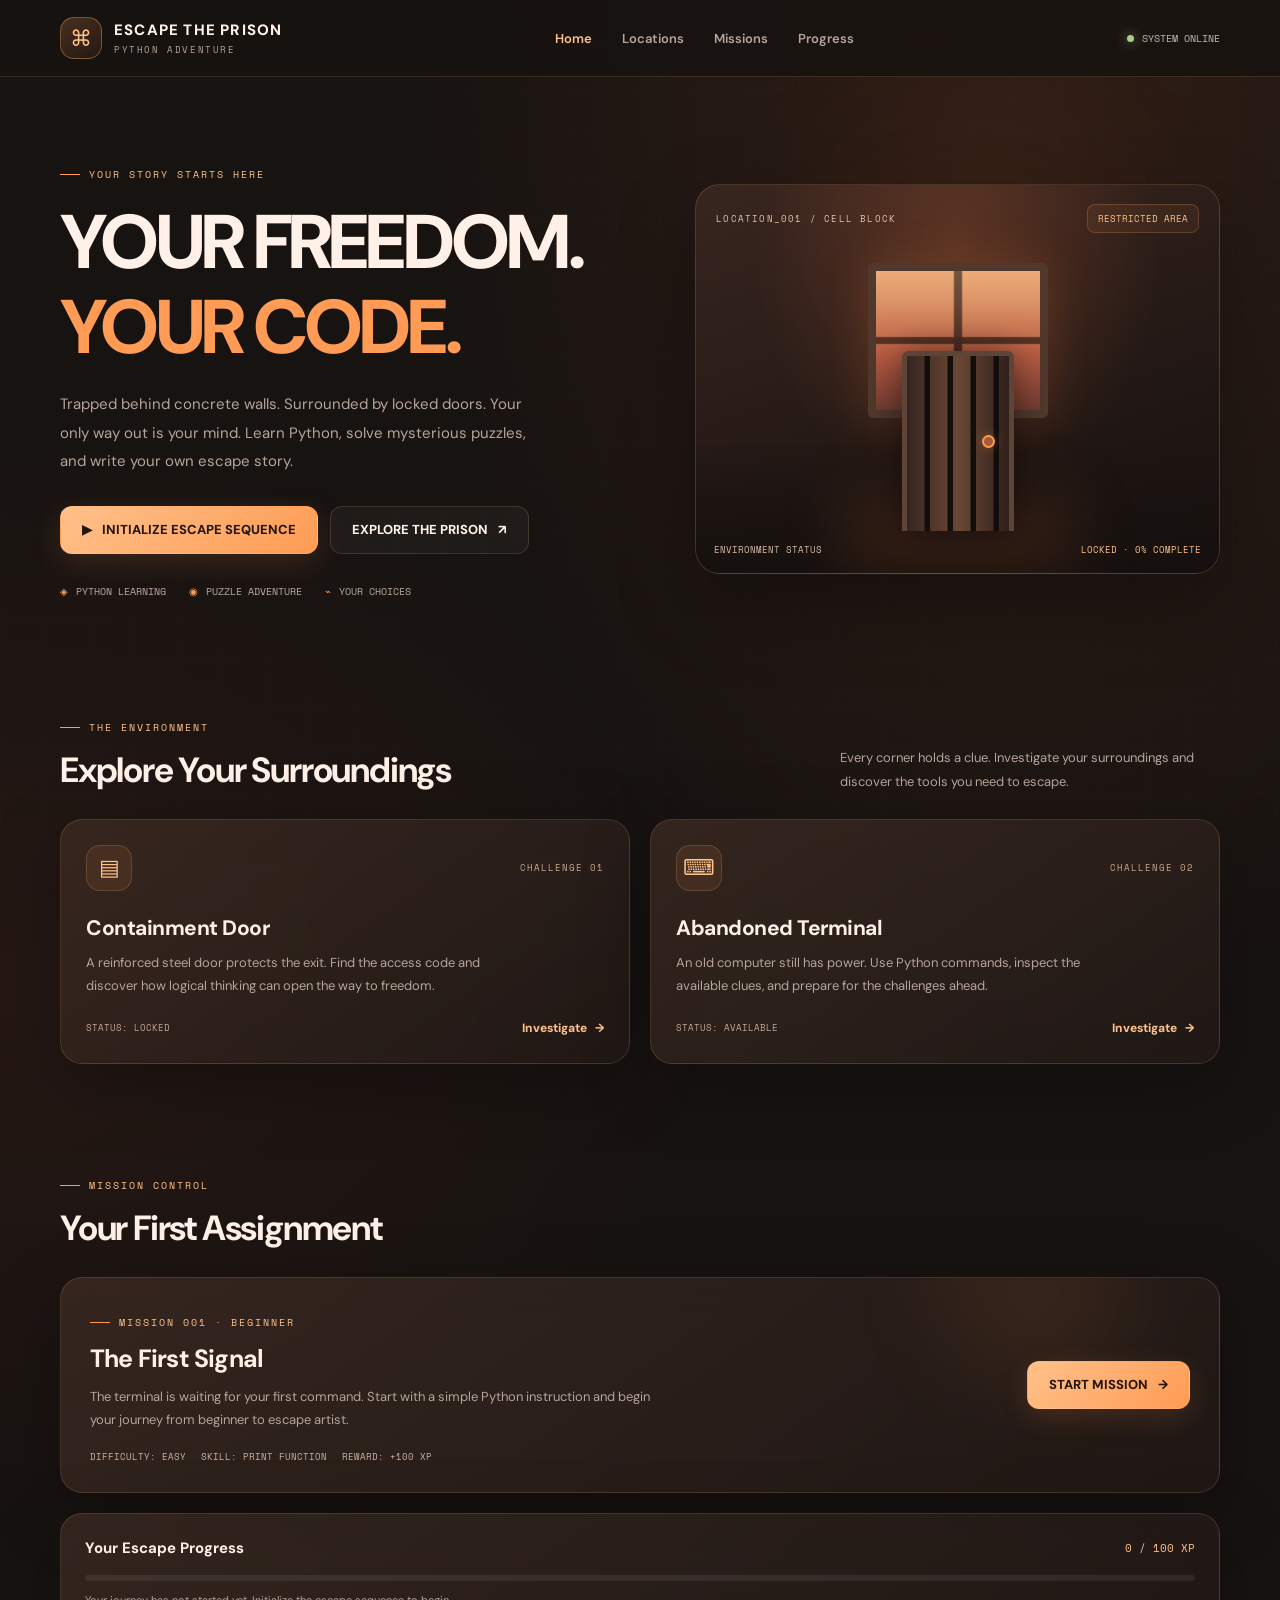
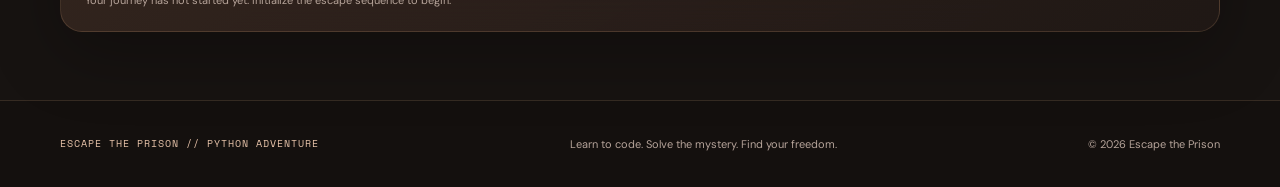
==== index.html @ 1ec54a1d "Update print statement to say 'Goodbye World'" ====
<!DOCTYPE html>
<html lang="en">
<head>
  <meta charset="UTF-8">
  <meta name="viewport" content="width=device-width, initial-scale=1.0">
  <meta name="theme-color" content="#171311">

  <title>Escape the Prison | Your Freedom, Your Code</title>

  <meta
    name="description"
    content="Escape the Prison is an immersive coding adventure where you solve puzzles, learn Python, and fight your way to freedom."
  >

  <link rel="preconnect" href="https://fonts.googleapis.com">
  <link rel="preconnect" href="https://fonts.gstatic.com" crossorigin>

  <link
    href="https://fonts.googleapis.com/css2?family=DM+Sans:wght@400;500;600;700;800&family=Space+Mono:wght@400;700&display=swap"
    rel="stylesheet"
  >

  <style>
    :root {
      --bg: #171311;
      --bg-soft: #211815;
      --panel: rgba(43, 31, 27, 0.78);
      --panel-light: rgba(63, 43, 35, 0.56);

      --orange: #ff9b54;
      --orange-light: #ffc18a;
      --peach: #ffcfad;
      --gold: #e9b36e;
      --red: #d86a48;

      --text: #fff1e7;
      --muted: #b6a49a;
      --border: rgba(255, 191, 143, 0.15);

      --radius: 22px;
      --shadow: 0 20px 70px rgba(0, 0, 0, 0.28);
    }

    * {
      box-sizing: border-box;
      margin: 0;
      padding: 0;
    }

    html {
      scroll-behavior: smooth;
    }

    body {
      min-height: 100vh;
      overflow-x: hidden;
      background:
        radial-gradient(
          ellipse at 80% 0%,
          rgba(142, 69, 37, 0.22),
          transparent 42%
        ),
        radial-gradient(
          ellipse at 0% 55%,
          rgba(119, 49, 33, 0.15),
          transparent 40%
        ),
        var(--bg);
      color: var(--text);
      font-family: "DM Sans", sans-serif;
    }

    body::before {
      position: fixed;
      inset: 0;
      z-index: -1;
      content: "";
      pointer-events: none;
      background-image:
        linear-gradient(
          rgba(255, 255, 255, 0.012) 1px,
          transparent 1px
        ),
        linear-gradient(
          90deg,
          rgba(255, 255, 255, 0.012) 1px,
          transparent 1px
        );
      background-size: 44px 44px;
    }

    button,
    a {
      -webkit-tap-highlight-color: transparent;
    }

    button {
      font: inherit;
    }

    a {
      color: inherit;
      text-decoration: none;
    }

    button:focus-visible,
    a:focus-visible {
      outline: 2px solid var(--orange);
      outline-offset: 4px;
    }

    .container {
      width: min(1160px, calc(100% - 40px));
      margin-inline: auto;
    }

    /* NAVIGATION */

    .navbar {
      position: sticky;
      top: 0;
      z-index: 100;
      border-bottom: 1px solid var(--border);
      background: rgba(23, 19, 17, 0.82);
      backdrop-filter: blur(20px);
      -webkit-backdrop-filter: blur(20px);
    }

    .nav-inner {
      min-height: 76px;
      display: flex;
      align-items: center;
      justify-content: space-between;
      gap: 24px;
    }

    .brand {
      display: flex;
      align-items: center;
      gap: 12px;
      flex-shrink: 0;
    }

    .brand-icon {
      width: 42px;
      height: 42px;
      display: grid;
      place-items: center;
      border: 1px solid rgba(255, 178, 112, 0.35);
      border-radius: 14px;
      background: linear-gradient(
        145deg,
        rgba(255, 155, 84, 0.22),
        rgba(216, 106, 72, 0.08)
      );
      color: var(--orange-light);
      font-size: 22px;
    }

    .brand-name {
      font-size: 15px;
      font-weight: 800;
      letter-spacing: 1.2px;
    }

    .brand-subtitle {
      display: block;
      margin-top: 3px;
      color: var(--muted);
      font-family: "Space Mono", monospace;
      font-size: 9px;
      letter-spacing: 1.6px;
    }

    .nav-links {
      display: flex;
      align-items: center;
      gap: 30px;
    }

    .nav-link {
      color: var(--muted);
      font-size: 13px;
      font-weight: 600;
      transition: color 0.2s;
    }

    .nav-link:hover,
    .nav-link.active {
      color: var(--orange-light);
    }

    .nav-status {
      display: flex;
      align-items: center;
      gap: 8px;
      color: #c9b7aa;
      font-family: "Space Mono", monospace;
      font-size: 10px;
      white-space: nowrap;
    }

    .status-dot {
      width: 7px;
      height: 7px;
      border-radius: 50%;
      background: #a8cf8b;
      box-shadow: 0 0 12px rgba(168, 207, 139, 0.7);
    }

    /* COMMON COMPONENTS */

    .eyebrow {
      display: inline-flex;
      align-items: center;
      gap: 9px;
      color: var(--orange-light);
      font-family: "Space Mono", monospace;
      font-size: 10px;
      letter-spacing: 2px;
      text-transform: uppercase;
    }

    .eyebrow::before {
      width: 20px;
      height: 1px;
      content: "";
      background: var(--orange);
    }

    .glass-card {
      border: 1px solid var(--border);
      border-radius: var(--radius);
      background: linear-gradient(
        145deg,
        rgba(67, 47, 38, 0.65),
        rgba(35, 26, 23, 0.72)
      );
      box-shadow: var(--shadow);
      backdrop-filter: blur(18px);
      -webkit-backdrop-filter: blur(18px);
    }

    .btn {
      min-height: 48px;
      display: inline-flex;
      align-items: center;
      justify-content: center;
      gap: 10px;
      padding: 0 21px;
      border: 1px solid transparent;
      border-radius: 12px;
      cursor: pointer;
      font-size: 13px;
      font-weight: 800;
      transition:
        transform 0.2s,
        background 0.2s,
        border-color 0.2s,
        box-shadow 0.2s;
    }

    .btn:hover {
      transform: translateY(-2px);
    }

    .btn-primary {
      color: #24160f;
      background: linear-gradient(
        135deg,
        var(--orange-light),
        var(--orange)
      );
      box-shadow: 0 8px 28px rgba(255, 139, 73, 0.15);
    }

    .btn-primary:hover {
      box-shadow: 0 10px 35px rgba(255, 139, 73, 0.28);
    }

    .btn-secondary {
      border-color: var(--border);
      color: var(--text);
      background: rgba(255, 255, 255, 0.035);
    }

    .btn-secondary:hover {
      border-color: rgba(255, 177, 113, 0.45);
      background: rgba(255, 155, 84, 0.07);
    }

    .mono {
      font-family: "Space Mono", monospace;
    }

    /* HERO */

    .hero {
      position: relative;
      display: grid;
      grid-template-columns: 1.05fr 0.95fr;
      align-items: center;
      gap: 55px;
      padding-top: 82px;
      padding-bottom: 75px;
    }

    .hero::after {
      position: absolute;
      top: 70px;
      right: 8%;
      width: 300px;
      height: 300px;
      z-index: -1;
      border-radius: 50%;
      content: "";
      background: rgba(215, 100, 53, 0.09);
      filter: blur(75px);
      pointer-events: none;
    }

    .hero h1 {
      max-width: 650px;
      margin-top: 23px;
      font-size: clamp(43px, 6.2vw, 76px);
      font-weight: 800;
      line-height: 0.99;
      letter-spacing: -3.7px;
    }

    .hero h1 span {
      display: block;
      margin-top: 10px;
      color: var(--orange);
    }

    .hero-description {
      max-width: 475px;
      margin-top: 25px;
      color: var(--muted);
      font-size: 15px;
      line-height: 1.9;
    }

    .hero-actions {
      display: flex;
      flex-wrap: wrap;
      gap: 12px;
      margin-top: 30px;
    }

    .hero-meta {
      display: flex;
      flex-wrap: wrap;
      gap: 23px;
      margin-top: 30px;
      color: #bca99d;
      font-family: "Space Mono", monospace;
      font-size: 10px;
    }

    .hero-meta span {
      display: flex;
      align-items: center;
      gap: 8px;
    }

    .meta-symbol {
      color: var(--orange);
    }

    /* PRISON ILLUSTRATION */

    .scene-card {
      position: relative;
      min-height: 390px;
      overflow: hidden;
      border: 1px solid rgba(255, 176, 112, 0.2);
      border-radius: 25px;
      background:
        radial-gradient(
          ellipse at 50% 15%,
          rgba(226, 112, 60, 0.25),
          transparent 55%
        ),
        linear-gradient(
          160deg,
          #38251f,
          #211714 65%,
          #181210
        );
      box-shadow: 0 30px 80px rgba(0, 0, 0, 0.3);
    }

    .scene-top {
      position: absolute;
      top: 19px;
      right: 20px;
      left: 20px;
      z-index: 4;
      display: flex;
      align-items: center;
      justify-content: space-between;
      gap: 10px;
    }

    .scene-label {
      color: #e4c1a8;
      font-family: "Space Mono", monospace;
      font-size: 9px;
      letter-spacing: 1.2px;
    }

    .scene-tag {
      padding: 7px 10px;
      border: 1px solid rgba(255, 172, 109, 0.2);
      border-radius: 8px;
      color: var(--orange-light);
      background: rgba(255, 155, 84, 0.08);
      font-family: "Space Mono", monospace;
      font-size: 9px;
    }

    .window-glow {
      position: absolute;
      top: 78px;
      left: 50%;
      width: 180px;
      height: 155px;
      transform: translateX(-50%);
      border: 8px solid #50382d;
      border-radius: 5px;
      background:
        linear-gradient(
          90deg,
          transparent 47%,
          rgba(67, 38, 27, 0.9) 48%,
          rgba(67, 38, 27, 0.9) 52%,
          transparent 53%
        ),
        linear-gradient(
          0deg,
          transparent 47%,
          rgba(67, 38, 27, 0.9) 48%,
          rgba(67, 38, 27, 0.9) 52%,
          transparent 53%
        ),
        linear-gradient(
          180deg,
          #e7a16c,
          #b95c42 60%,
          #713b32
        );
      box-shadow: 0 0 45px rgba(238, 123, 66, 0.18);
    }

    .window-glow::before {
      position: absolute;
      inset: 0;
      content: "";
      background: linear-gradient(
        180deg,
        rgba(255, 221, 174, 0.2),
        transparent 60%
      );
    }

    .scene-floor {
      position: absolute;
      right: 0;
      bottom: 0;
      left: 0;
      height: 33%;
      background: linear-gradient(
        180deg,
        rgba(31, 21, 18, 0.2),
        #15100e
      );
    }

    .cell-door {
      position: absolute;
      bottom: 42px;
      left: 50%;
      width: 112px;
      height: 180px;
      transform: translateX(-50%);
      border: 5px solid #5e4436;
      border-bottom: 0;
      border-radius: 6px 6px 0 0;
      background:
        repeating-linear-gradient(
          90deg,
          transparent 0,
          transparent 17px,
          rgba(12, 10, 9, 0.92) 18px,
          rgba(12, 10, 9, 0.92) 23px
        ),
        linear-gradient(90deg, #35251f, #6a4735, #30201a);
      box-shadow: 0 0 35px rgba(0, 0, 0, 0.5);
    }

    .cell-door::before {
      position: absolute;
      top: 45%;
      right: 14px;
      width: 9px;
      height: 9px;
      border: 2px solid var(--orange);
      border-radius: 50%;
      content: "";
      background: #a75a38;
      box-shadow: 0 0 12px rgba(255, 155, 84, 0.3);
    }

    .scene-light {
      position: absolute;
      bottom: 0;
      left: 50%;
      width: 230px;
      height: 80px;
      transform: translateX(-50%);
      background: rgba(217, 107, 57, 0.15);
      filter: blur(30px);
    }

    .scene-caption {
      position: absolute;
      right: 18px;
      bottom: 17px;
      left: 18px;
      z-index: 4;
      display: flex;
      align-items: center;
      justify-content: space-between;
      gap: 10px;
      color: #d7bba8;
      font-family: "Space Mono", monospace;
      font-size: 9px;
    }

    .scene-caption strong {
      color: var(--orange-light);
      font-weight: 400;
    }

    /* SECTION HEADERS */

    .section {
      padding-top: 38px;
      padding-bottom: 68px;
    }

    .section-heading {
      display: flex;
      align-items: end;
      justify-content: space-between;
      gap: 24px;
      margin-bottom: 26px;
    }

    .section-heading h2 {
      margin-top: 12px;
      font-size: clamp(25px, 3.4vw, 35px);
      letter-spacing: -1.2px;
    }

    .section-heading p {
      max-width: 380px;
      color: var(--muted);
      font-size: 13px;
      line-height: 1.8;
    }

    /* LOCATION CARDS */

    .locations {
      display: grid;
      grid-template-columns: repeat(2, minmax(0, 1fr));
      gap: 20px;
    }

    .location-card {
      position: relative;
      min-height: 245px;
      padding: 25px;
      overflow: hidden;
      transition:
        transform 0.25s,
        border-color 0.25s;
    }

    .location-card:hover {
      transform: translateY(-4px);
      border-color: rgba(255, 177, 113, 0.35);
    }

    .location-top {
      display: flex;
      align-items: center;
      justify-content: space-between;
      gap: 12px;
    }

    .location-icon {
      width: 46px;
      height: 46px;
      display: grid;
      place-items: center;
      border: 1px solid rgba(255, 172, 109, 0.19);
      border-radius: 14px;
      color: var(--orange-light);
      background: rgba(255, 155, 84, 0.09);
      font-size: 22px;
    }

    .difficulty {
      color: #c9a78d;
      font-family: "Space Mono", monospace;
      font-size: 9px;
      letter-spacing: 1px;
    }

    .location-card h3 {
      margin-top: 23px;
      font-size: 21px;
      letter-spacing: -0.5px;
    }

    .location-card p {
      max-width: 420px;
      margin-top: 9px;
      color: var(--muted);
      font-size: 13px;
      line-height: 1.8;
    }

    .location-footer {
      display: flex;
      align-items: center;
      justify-content: space-between;
      gap: 12px;
      margin-top: 22px;
    }

    .location-status {
      color: #c2a895;
      font-family: "Space Mono", monospace;
      font-size: 9px;
    }

    .text-button {
      display: inline-flex;
      align-items: center;
      gap: 8px;
      border: 0;
      color: var(--orange-light);
      background: transparent;
      cursor: pointer;
      font-size: 12px;
      font-weight: 800;
    }

    .text-button:hover {
      color: #ffd5b5;
    }

    /* MISSION PANEL */

    .mission {
      position: relative;
      display: grid;
      grid-template-columns: 1fr auto;
      align-items: center;
      gap: 30px;
      padding: 29px;
      overflow: hidden;
    }

    .mission::after {
      position: absolute;
      top: -80px;
      right: 90px;
      width: 190px;
      height: 190px;
      border-radius: 50%;
      content: "";
      background: rgba(255, 139, 73, 0.08);
      filter: blur(45px);
      pointer-events: none;
    }

    .mission-content {
      position: relative;
      z-index: 1;
    }

    .mission h2 {
      margin-top: 12px;
      font-size: 25px;
      letter-spacing: -0.8px;
    }

    .mission p {
      max-width: 570px;
      margin-top: 10px;
      color: var(--muted);
      font-size: 13px;
      line-height: 1.8;
    }

    .mission-info {
      display: flex;
      flex-wrap: wrap;
      gap: 15px;
      margin-top: 18px;
      color: #d1b3a0;
      font-family: "Space Mono", monospace;
      font-size: 9px;
    }

    .mission-action {
      position: relative;
      z-index: 1;
    }

    /* PROGRESS */

    .progress-panel {
      margin-top: 20px;
      padding: 24px;
    }

    .progress-header {
      display: flex;
      align-items: center;
      justify-content: space-between;
      gap: 12px;
    }

    .progress-header h3 {
      font-size: 15px;
    }

    .progress-number {
      color: var(--orange-light);
      font-family: "Space Mono", monospace;
      font-size: 11px;
    }

    .progress-track {
      height: 6px;
      margin-top: 17px;
      overflow: hidden;
      border-radius: 20px;
      background: rgba(255, 255, 255, 0.07);
    }

    .progress-fill {
      width: 0%;
      height: 100%;
      border-radius: inherit;
      background: linear-gradient(
        90deg,
        var(--red),
        var(--orange-light)
      );
      transition: width 0.4s ease;
    }

    .progress-note {
      margin-top: 12px;
      color: var(--muted);
      font-size: 11px;
    }

    /* FOOTER */

    .footer {
      border-top: 1px solid var(--border);
      background: rgba(15, 12, 11, 0.3);
    }

    .footer-inner {
      min-height: 86px;
      display: flex;
      align-items: center;
      justify-content: space-between;
      gap: 18px;
      color: var(--muted);
      font-size: 11px;
    }

    .footer-brand {
      color: #e8c4aa;
      font-family: "Space Mono", monospace;
      font-size: 10px;
      letter-spacing: 1px;
    }

    /* NOTIFICATIONS */

    .toast {
      position: fixed;
      right: 20px;
      bottom: 20px;
      z-index: 200;
      width: min(360px, calc(100% - 40px));
      padding: 16px 18px;
      transform: translateY(20px);
      border: 1px solid rgba(255, 177, 113, 0.28);
      border-radius: 14px;
      opacity: 0;
      color: var(--text);
      background: rgba(39, 27, 23, 0.96);
      box-shadow: var(--shadow);
      pointer-events: none;
      transition:
        opacity 0.25s,
        transform 0.25s;
    }

    .toast.show {
      transform: translateY(0);
      opacity: 1;
    }

    .toast strong {
      display: block;
      margin-bottom: 5px;
      color: var(--orange-light);
      font-size: 13px;
    }

    .toast p {
      color: var(--muted);
      font-size: 12px;
      line-height: 1.6;
    }

    /* RESPONSIVE */

    @media (max-width: 850px) {
      .nav-inner {
        min-height: 70px;
      }

      .nav-links {
        gap: 17px;
      }

      .nav-status {
        display: none;
      }

      .hero {
        grid-template-columns: 1fr;
        gap: 38px;
        padding-top: 60px;
      }

      .hero-copy {
        max-width: 700px;
      }

      .scene-card {
        width: 100%;
        min-height: 360px;
      }

      .section {
        padding-top: 20px;
      }
    }

    @media (max-width: 600px) {
      .container {
        width: min(100% - 28px, 1160px);
      }

      .nav-inner {
        flex-wrap: wrap;
        gap: 0;
        padding-top: 13px;
        padding-bottom: 12px;
      }

      .brand-icon {
        width: 38px;
        height: 38px;
      }

      .brand-name {
        font-size: 13px;
      }

      .nav-links {
        width: 100%;
        justify-content: space-between;
        gap: 10px;
        padding-top: 15px;
      }

      .nav-link {
        font-size: 11px;
      }

      .hero {
        padding-top: 48px;
        padding-bottom: 52px;
        gap: 32px;
      }

      .hero h1 {
        font-size: clamp(42px, 12vw, 62px);
        letter-spacing: -2.5px;
      }

      .hero-description {
        font-size: 14px;
      }

      .hero-actions {
        display: grid;
        grid-template-columns: 1fr;
      }

      .hero-actions .btn {
        width: 100%;
      }

      .hero-meta {
        gap: 13px;
        font-size: 9px;
      }

      .scene-card {
        min-height: 330px;
      }

      .window-glow {
        top: 75px;
        width: 145px;
        height: 125px;
      }

      .cell-door {
        width: 100px;
        height: 155px;
      }

      .section-heading {
        align-items: flex-start;
        flex-direction: column;
        gap: 10px;
      }

      .section-heading p {
        font-size: 12px;
      }

      .locations {
        grid-template-columns: 1fr;
      }

      .location-card {
        min-height: 225px;
        padding: 21px;
      }

      .mission {
        grid-template-columns: 1fr;
        padding: 22px;
      }

      .mission h2 {
        font-size: 22px;
      }

      .mission-action .btn {
        width: 100%;
      }

      .footer-inner {
        align-items: flex-start;
        flex-direction: column;
        justify-content: center;
        padding-top: 22px;
        padding-bottom: 22px;
      }
    }

    @media (prefers-reduced-motion: reduce) {
      *,
      *::before,
      *::after {
        scroll-behavior: auto !important;
        transition-duration: 0.01ms !important;
        animation-duration: 0.01ms !important;
      }
    }
  </style>
</head>

<body>

  <!-- NAVIGATION -->
  <header class="navbar">
    <div class="container nav-inner">

      <a href="index.html" class="brand" aria-label="Escape the Prison home">
        <div class="brand-icon" aria-hidden="true">⌘</div>

        <div>
          <div class="brand-name">ESCAPE THE PRISON</div>
          <span class="brand-subtitle">PYTHON ADVENTURE</span>
        </div>
      </a>

      <nav class="nav-links" aria-label="Main navigation">
        <a class="nav-link active" href="index.html">Home</a>
        <a class="nav-link" href="#locations">Locations</a>
        <a class="nav-link" href="#mission">Missions</a>
        <a class="nav-link" href="#progress">Progress</a>
      </nav>

      <div class="nav-status">
        <span class="status-dot"></span>
        SYSTEM ONLINE
      </div>

    </div>
  </header>


  <main>

    <!-- HERO / HOME PAGE -->
    <section class="container hero">

      <div class="hero-copy">

        <div class="eyebrow">YOUR STORY STARTS HERE</div>

        <h1>
          YOUR FREEDOM.
          <span>YOUR CODE.</span>
        </h1>

        <p class="hero-description">
          Trapped behind concrete walls. Surrounded by locked doors.
          Your only way out is your mind. Learn Python, solve
          mysterious puzzles, and write your own escape story.
        </p>

        <div class="hero-actions">

          <button class="btn btn-primary" id="startButton">
            <span>▶</span>
            INITIALIZE ESCAPE SEQUENCE
          </button>

          <a class="btn btn-secondary" href="#locations">
            EXPLORE THE PRISON
            <span>↗</span>
          </a>

        </div>

        <div class="hero-meta">
          <span>
            <span class="meta-symbol">◈</span>
            PYTHON LEARNING
          </span>

          <span>
            <span class="meta-symbol">◉</span>
            PUZZLE ADVENTURE
          </span>

          <span>
            <span class="meta-symbol">⌁</span>
            YOUR CHOICES
          </span>
        </div>

      </div>


      <!-- PRISON SCENE -->
      <div class="scene-card" aria-label="Illustration of a prison cell at sunset">

        <div class="scene-top">
          <span class="scene-label">LOCATION_001 / CELL BLOCK</span>
          <span class="scene-tag">RESTRICTED AREA</span>
        </div>

        <div class="window-glow"></div>

        <div class="scene-floor"></div>

        <div class="scene-light"></div>

        <div class="cell-door"></div>

        <div class="scene-caption">
          <span>ENVIRONMENT STATUS</span>
          <strong>LOCKED · 0% COMPLETE</strong>
        </div>

      </div>

    </section>


    <!-- LOCATIONS -->
    <section class="container section" id="locations">

      <div class="section-heading">

        <div>
          <div class="eyebrow">THE ENVIRONMENT</div>
          <h2>Explore Your Surroundings</h2>
        </div>

        <p>
          Every corner holds a clue. Investigate your surroundings
          and discover the tools you need to escape.
        </p>

      </div>


      <div class="locations">

        <!-- CELL DOOR -->
        <article class="glass-card location-card">

          <div class="location-top">
            <div class="location-icon" aria-hidden="true">▤</div>
            <span class="difficulty">CHALLENGE 01</span>
          </div>

          <h3>Containment Door</h3>

          <p>
            A reinforced steel door protects the exit. Find the
            access code and discover how logical thinking can
            open the way to freedom.
          </p>

          <div class="location-footer">
            <span class="location-status">STATUS: LOCKED</span>

            <button
              class="text-button"
              data-location="door"
              type="button"
            >
              Investigate <span>→</span>
            </button>
          </div>

        </article>


        <!-- TERMINAL -->
        <article class="glass-card location-card">

          <div class="location-top">
            <div class="location-icon" aria-hidden="true">⌨</div>
            <span class="difficulty">CHALLENGE 02</span>
          </div>

          <h3>Abandoned Terminal</h3>

          <p>
            An old computer still has power. Use Python commands,
            inspect the available clues, and prepare for the
            challenges ahead.
          </p>

          <div class="location-footer">
            <span class="location-status">STATUS: AVAILABLE</span>

            <button
              class="text-button"
              data-location="terminal"
              type="button"
            >
              Investigate <span>→</span>
            </button>
          </div>

        </article>

      </div>

    </section>


    <!-- MISSION -->
    <section class="container section" id="mission">

      <div class="section-heading">

        <div>
          <div class="eyebrow">MISSION CONTROL</div>
          <h2>Your First Assignment</h2>
        </div>

      </div>


      <article class="glass-card mission">

        <div class="mission-content">

          <div class="eyebrow">MISSION 001 · BEGINNER</div>

          <h2>The First Signal</h2>

          <p>
            The terminal is waiting for your first command.
            Start with a simple Python instruction and begin
            your journey from beginner to escape artist.
          </p>

          <div class="mission-info">
            <span>DIFFICULTY: EASY</span>
            <span>SKILL: PRINT FUNCTION</span>
            <span>REWARD: +100 XP</span>
          </div>

        </div>

        <div class="mission-action">
          <button class="btn btn-primary" id="missionButton" type="button">
            START MISSION <span>→</span>
          </button>
        </div>

      </article>


      <!-- PROGRESS -->
      <article class="glass-card progress-panel" id="progress">

        <div class="progress-header">
          <h3>Your Escape Progress</h3>
          <span class="progress-number" id="progressNumber">0 / 100 XP</span>
        </div>

        <div
          class="progress-track"
          role="progressbar"
          aria-label="Escape progress"
          aria-valuemin="0"
          aria-valuemax="100"
          aria-valuenow="0"
          id="progressTrack"
        >
          <div class="progress-fill" id="progressFill"></div>
        </div>

        <p class="progress-note" id="progressNote">
          Your journey has not started yet. Initialize the escape sequence to begin.
        </p>

      </article>

    </section>

  </main>


  <!-- FOOTER -->
  <footer class="footer">
    <div class="container footer-inner">

      <div class="footer-brand">
        ESCAPE THE PRISON // PYTHON ADVENTURE
      </div>

      <p>
        Learn to code. Solve the mystery. Find your freedom.
      </p>

      <p>© <span id="year"></span> Escape the Prison</p>

    </div>
  </footer>


  <!-- NOTIFICATION -->
  <div
    class="toast"
    id="toast"
    role="status"
    aria-live="polite"
  >
    <strong id="toastTitle">MISSION CONTROL</strong>
    <p id="toastMessage"></p>
  </div>


  <script>
    "use strict";

    const startButton = document.getElementById("startButton");
    const missionButton = document.getElementById("missionButton");
    const progressFill = document.getElementById("progressFill");
    const progressNumber = document.getElementById("progressNumber");
    const progressNote = document.getElementById("progressNote");
    const progressTrack = document.getElementById("progressTrack");

    let toastTimer;

    // Show a small on-screen notification.
    function showToast(title, message) {
      const toast = document.getElementById("toast");

      document.getElementById("toastTitle").textContent = title;
      document.getElementById("toastMessage").textContent = message;

      toast.classList.add("show");

      clearTimeout(toastTimer);

      toastTimer = setTimeout(() => {
        toast.classList.remove("show");
      }, 4000);
    }

    // Store basic demo progress in this browser.
    function getProgress() {
      try {
        return Number(localStorage.getItem("escapePrisonXP")) || 0;
      } catch {
        return 0;
      }
    }

    function setProgress(value) {
      const safeValue = Math.max(0, Math.min(100, value));

      try {
        localStorage.setItem("escapePrisonXP", String(safeValue));
      } catch {
        // The interface still works if browser storage is unavailable.
      }

      progressFill.style.width = safeValue + "%";
      progressNumber.textContent = safeValue + " / 100 XP";
      progressTrack.setAttribute("aria-valuenow", String(safeValue));

      if (safeValue === 0) {
        progressNote.textContent =
          "Your journey has not started yet. Initialize the escape sequence to begin.";
      } else if (safeValue < 100) {
        progressNote.textContent =
          "Your adventure has started. More missions will help you progress.";
      } else {
        progressNote.textContent =
          "Demo milestone reached! More escape challenges can be added next.";
      }
    }

    // Begin the first demo sequence.
    startButton.addEventListener("click", () => {
      document.getElementById("mission").scrollIntoView({
        behavior: "smooth",
        block: "start"
      });

      showToast(
        "ESCAPE SEQUENCE INITIALIZED",
        "Mission 001 is ready. Continue to your first assignment."
      );

      if (getProgress() === 0) {
        setProgress(10);
      }
    });

    // Start the first mission demo.
    missionButton.addEventListener("click", () => {
      if (getProgress() < 25) {
        setProgress(25);
      }

      showToast(
        "MISSION 001",
        'Your first Python goal: print("I will escape!") — the coding editor will be added in the next development step.'
      );
    });

    // Location investigation buttons.
    document.querySelectorAll("[data-location]").forEach((button) => {
      button.addEventListener("click", () => {
        const location = button.dataset.location;

        if (location === "door") {
          showToast(
            "CONTAINMENT DOOR",
            "The door is locked. You will need to solve a coding puzzle to unlock it in a future game update."
          );
        } else {
          showToast(
            "ABANDONED TERMINAL",
            'Terminal located. Your first practice command is: print("I will escape!")'
          );
        }
      });
    });

    // Footer year.
    document.getElementById("year").textContent =
      new Date().getFullYear();

    // Restore demo progress when the page opens.
    setProgress(getProgress());
  </script>

</body>
  </html>
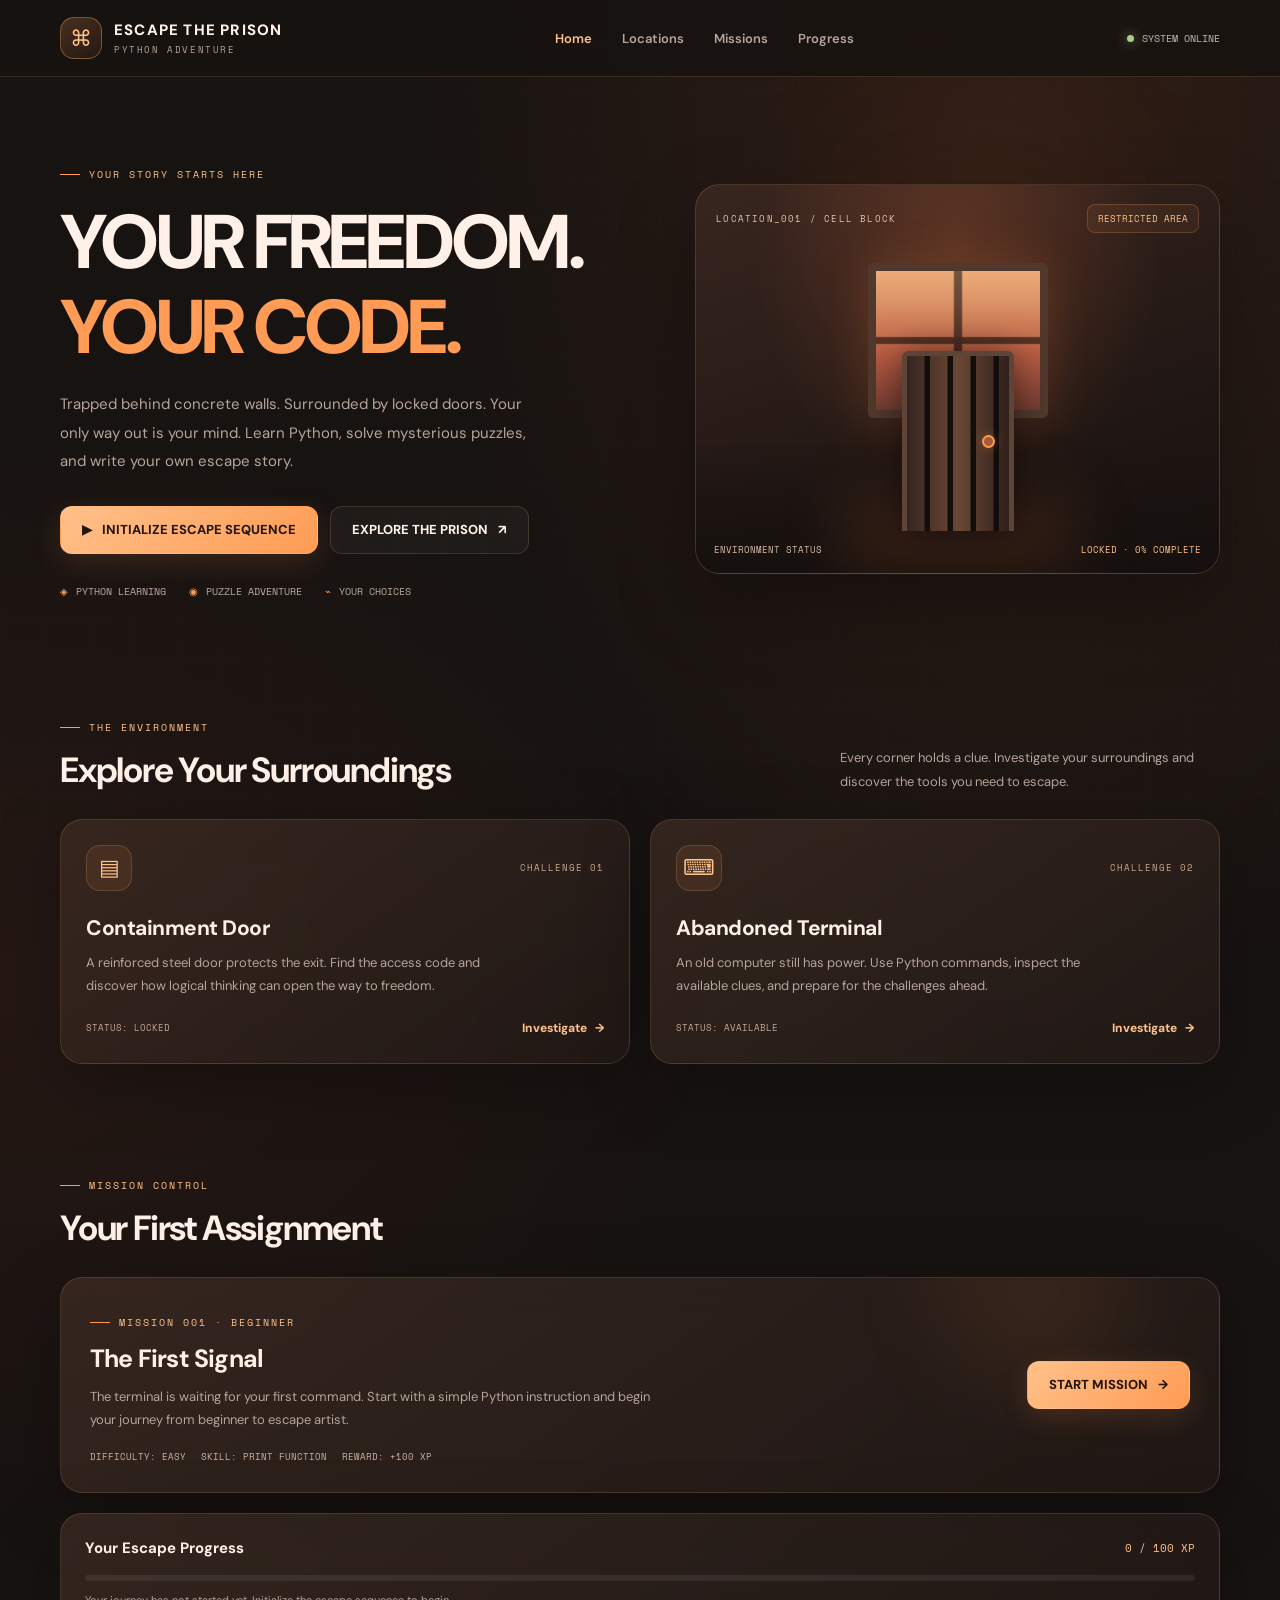
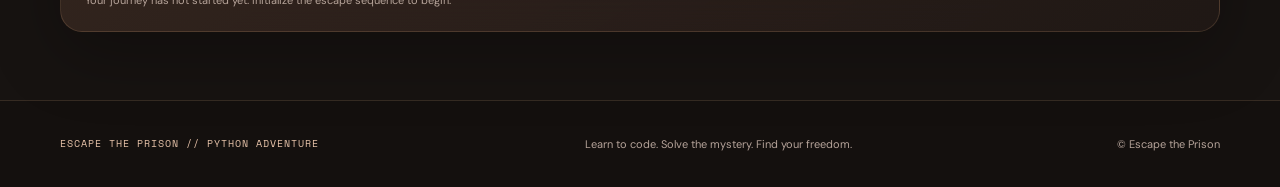
==== commit fb511a54: "Update index.html" ====
--- a/index.html
+++ b/index.html
@@ -1055,10 +1055,10 @@
 
         <div class="hero-actions">
 
-          <button class="btn btn-primary" id="startButton">
-            <span>▶</span>
-            INITIALIZE ESCAPE SEQUENCE
-          </button>
+          <a class="btn btn-primary" href="prison.html">
+  <span>▶</span>
+  INITIALIZE ESCAPE SEQUENCE
+          </a>
 
           <a class="btn btn-secondary" href="#locations">
             EXPLORE THE PRISON
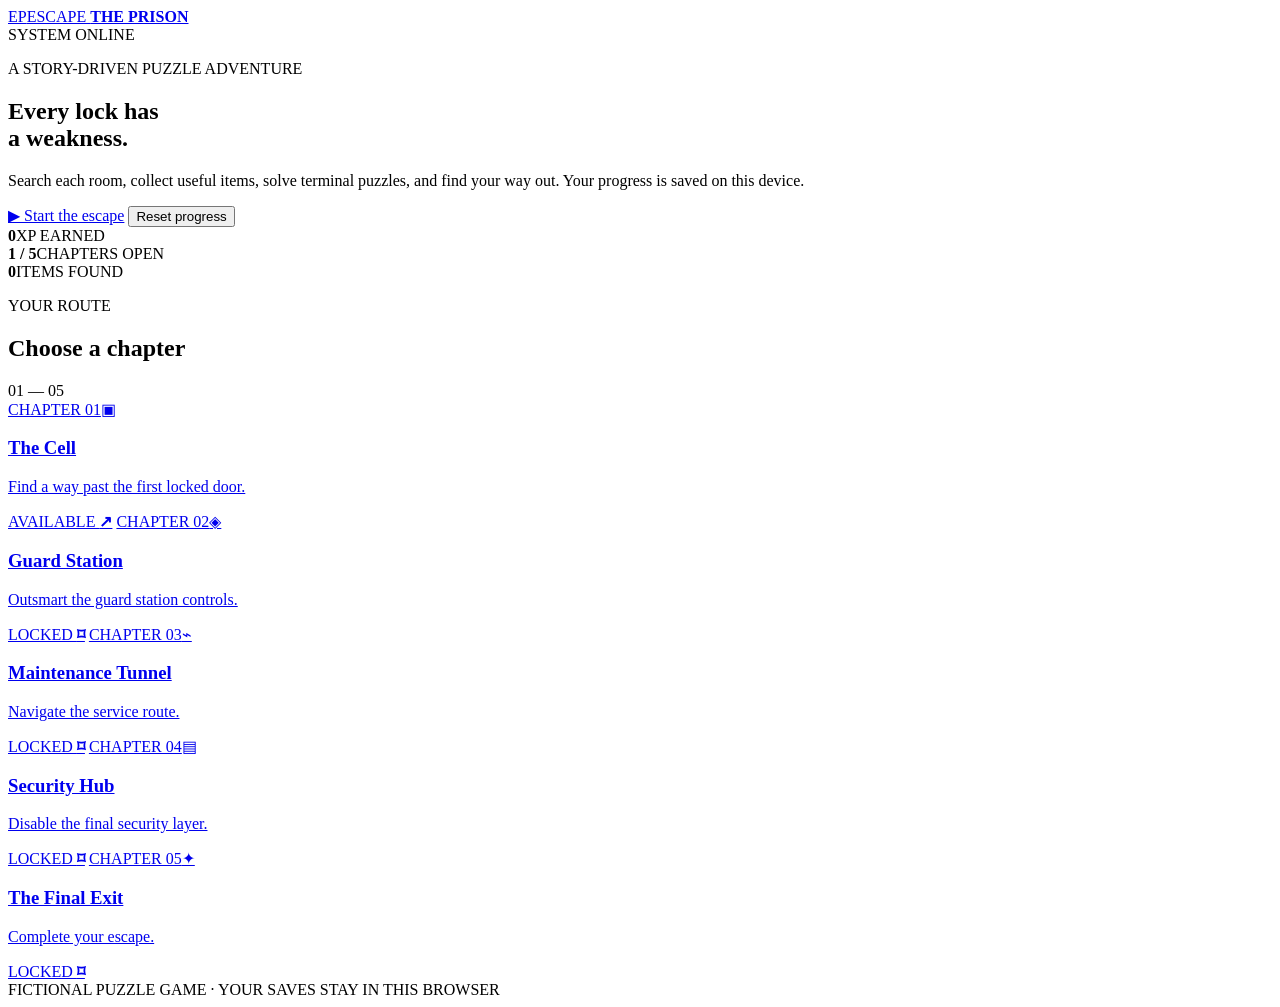
==== commit 1ec9a019: "Add files via upload" ====
--- a/index.html
+++ b/index.html
@@ -3,1424 +3,45 @@
 <head>
   <meta charset="UTF-8">
   <meta name="viewport" content="width=device-width, initial-scale=1.0">
-  <meta name="theme-color" content="#171311">
-
-  <title>Escape the Prison | Your Freedom, Your Code</title>
-
-  <meta
-    name="description"
-    content="Escape the Prison is an immersive coding adventure where you solve puzzles, learn Python, and fight your way to freedom."
-  >
-
-  <link rel="preconnect" href="https://fonts.googleapis.com">
-  <link rel="preconnect" href="https://fonts.gstatic.com" crossorigin>
-
-  <link
-    href="https://fonts.googleapis.com/css2?family=DM+Sans:wght@400;500;600;700;800&family=Space+Mono:wght@400;700&display=swap"
-    rel="stylesheet"
-  >
-
-  <style>
-    :root {
-      --bg: #171311;
-      --bg-soft: #211815;
-      --panel: rgba(43, 31, 27, 0.78);
-      --panel-light: rgba(63, 43, 35, 0.56);
-
-      --orange: #ff9b54;
-      --orange-light: #ffc18a;
-      --peach: #ffcfad;
-      --gold: #e9b36e;
-      --red: #d86a48;
-
-      --text: #fff1e7;
-      --muted: #b6a49a;
-      --border: rgba(255, 191, 143, 0.15);
-
-      --radius: 22px;
-      --shadow: 0 20px 70px rgba(0, 0, 0, 0.28);
-    }
-
-    * {
-      box-sizing: border-box;
-      margin: 0;
-      padding: 0;
-    }
-
-    html {
-      scroll-behavior: smooth;
-    }
-
-    body {
-      min-height: 100vh;
-      overflow-x: hidden;
-      background:
-        radial-gradient(
-          ellipse at 80% 0%,
-          rgba(142, 69, 37, 0.22),
-          transparent 42%
-        ),
-        radial-gradient(
-          ellipse at 0% 55%,
-          rgba(119, 49, 33, 0.15),
-          transparent 40%
-        ),
-        var(--bg);
-      color: var(--text);
-      font-family: "DM Sans", sans-serif;
-    }
-
-    body::before {
-      position: fixed;
-      inset: 0;
-      z-index: -1;
-      content: "";
-      pointer-events: none;
-      background-image:
-        linear-gradient(
-          rgba(255, 255, 255, 0.012) 1px,
-          transparent 1px
-        ),
-        linear-gradient(
-          90deg,
-          rgba(255, 255, 255, 0.012) 1px,
-          transparent 1px
-        );
-      background-size: 44px 44px;
-    }
-
-    button,
-    a {
-      -webkit-tap-highlight-color: transparent;
-    }
-
-    button {
-      font: inherit;
-    }
-
-    a {
-      color: inherit;
-      text-decoration: none;
-    }
-
-    button:focus-visible,
-    a:focus-visible {
-      outline: 2px solid var(--orange);
-      outline-offset: 4px;
-    }
-
-    .container {
-      width: min(1160px, calc(100% - 40px));
-      margin-inline: auto;
-    }
-
-    /* NAVIGATION */
-
-    .navbar {
-      position: sticky;
-      top: 0;
-      z-index: 100;
-      border-bottom: 1px solid var(--border);
-      background: rgba(23, 19, 17, 0.82);
-      backdrop-filter: blur(20px);
-      -webkit-backdrop-filter: blur(20px);
-    }
-
-    .nav-inner {
-      min-height: 76px;
-      display: flex;
-      align-items: center;
-      justify-content: space-between;
-      gap: 24px;
-    }
-
-    .brand {
-      display: flex;
-      align-items: center;
-      gap: 12px;
-      flex-shrink: 0;
-    }
-
-    .brand-icon {
-      width: 42px;
-      height: 42px;
-      display: grid;
-      place-items: center;
-      border: 1px solid rgba(255, 178, 112, 0.35);
-      border-radius: 14px;
-      background: linear-gradient(
-        145deg,
-        rgba(255, 155, 84, 0.22),
-        rgba(216, 106, 72, 0.08)
-      );
-      color: var(--orange-light);
-      font-size: 22px;
-    }
-
-    .brand-name {
-      font-size: 15px;
-      font-weight: 800;
-      letter-spacing: 1.2px;
-    }
-
-    .brand-subtitle {
-      display: block;
-      margin-top: 3px;
-      color: var(--muted);
-      font-family: "Space Mono", monospace;
-      font-size: 9px;
-      letter-spacing: 1.6px;
-    }
-
-    .nav-links {
-      display: flex;
-      align-items: center;
-      gap: 30px;
-    }
-
-    .nav-link {
-      color: var(--muted);
-      font-size: 13px;
-      font-weight: 600;
-      transition: color 0.2s;
-    }
-
-    .nav-link:hover,
-    .nav-link.active {
-      color: var(--orange-light);
-    }
-
-    .nav-status {
-      display: flex;
-      align-items: center;
-      gap: 8px;
-      color: #c9b7aa;
-      font-family: "Space Mono", monospace;
-      font-size: 10px;
-      white-space: nowrap;
-    }
-
-    .status-dot {
-      width: 7px;
-      height: 7px;
-      border-radius: 50%;
-      background: #a8cf8b;
-      box-shadow: 0 0 12px rgba(168, 207, 139, 0.7);
-    }
-
-    /* COMMON COMPONENTS */
-
-    .eyebrow {
-      display: inline-flex;
-      align-items: center;
-      gap: 9px;
-      color: var(--orange-light);
-      font-family: "Space Mono", monospace;
-      font-size: 10px;
-      letter-spacing: 2px;
-      text-transform: uppercase;
-    }
-
-    .eyebrow::before {
-      width: 20px;
-      height: 1px;
-      content: "";
-      background: var(--orange);
-    }
-
-    .glass-card {
-      border: 1px solid var(--border);
-      border-radius: var(--radius);
-      background: linear-gradient(
-        145deg,
-        rgba(67, 47, 38, 0.65),
-        rgba(35, 26, 23, 0.72)
-      );
-      box-shadow: var(--shadow);
-      backdrop-filter: blur(18px);
-      -webkit-backdrop-filter: blur(18px);
-    }
-
-    .btn {
-      min-height: 48px;
-      display: inline-flex;
-      align-items: center;
-      justify-content: center;
-      gap: 10px;
-      padding: 0 21px;
-      border: 1px solid transparent;
-      border-radius: 12px;
-      cursor: pointer;
-      font-size: 13px;
-      font-weight: 800;
-      transition:
-        transform 0.2s,
-        background 0.2s,
-        border-color 0.2s,
-        box-shadow 0.2s;
-    }
-
-    .btn:hover {
-      transform: translateY(-2px);
-    }
-
-    .btn-primary {
-      color: #24160f;
-      background: linear-gradient(
-        135deg,
-        var(--orange-light),
-        var(--orange)
-      );
-      box-shadow: 0 8px 28px rgba(255, 139, 73, 0.15);
-    }
-
-    .btn-primary:hover {
-      box-shadow: 0 10px 35px rgba(255, 139, 73, 0.28);
-    }
-
-    .btn-secondary {
-      border-color: var(--border);
-      color: var(--text);
-      background: rgba(255, 255, 255, 0.035);
-    }
-
-    .btn-secondary:hover {
-      border-color: rgba(255, 177, 113, 0.45);
-      background: rgba(255, 155, 84, 0.07);
-    }
-
-    .mono {
-      font-family: "Space Mono", monospace;
-    }
-
-    /* HERO */
-
-    .hero {
-      position: relative;
-      display: grid;
-      grid-template-columns: 1.05fr 0.95fr;
-      align-items: center;
-      gap: 55px;
-      padding-top: 82px;
-      padding-bottom: 75px;
-    }
-
-    .hero::after {
-      position: absolute;
-      top: 70px;
-      right: 8%;
-      width: 300px;
-      height: 300px;
-      z-index: -1;
-      border-radius: 50%;
-      content: "";
-      background: rgba(215, 100, 53, 0.09);
-      filter: blur(75px);
-      pointer-events: none;
-    }
-
-    .hero h1 {
-      max-width: 650px;
-      margin-top: 23px;
-      font-size: clamp(43px, 6.2vw, 76px);
-      font-weight: 800;
-      line-height: 0.99;
-      letter-spacing: -3.7px;
-    }
-
-    .hero h1 span {
-      display: block;
-      margin-top: 10px;
-      color: var(--orange);
-    }
-
-    .hero-description {
-      max-width: 475px;
-      margin-top: 25px;
-      color: var(--muted);
-      font-size: 15px;
-      line-height: 1.9;
-    }
-
-    .hero-actions {
-      display: flex;
-      flex-wrap: wrap;
-      gap: 12px;
-      margin-top: 30px;
-    }
-
-    .hero-meta {
-      display: flex;
-      flex-wrap: wrap;
-      gap: 23px;
-      margin-top: 30px;
-      color: #bca99d;
-      font-family: "Space Mono", monospace;
-      font-size: 10px;
-    }
-
-    .hero-meta span {
-      display: flex;
-      align-items: center;
-      gap: 8px;
-    }
-
-    .meta-symbol {
-      color: var(--orange);
-    }
-
-    /* PRISON ILLUSTRATION */
-
-    .scene-card {
-      position: relative;
-      min-height: 390px;
-      overflow: hidden;
-      border: 1px solid rgba(255, 176, 112, 0.2);
-      border-radius: 25px;
-      background:
-        radial-gradient(
-          ellipse at 50% 15%,
-          rgba(226, 112, 60, 0.25),
-          transparent 55%
-        ),
-        linear-gradient(
-          160deg,
-          #38251f,
-          #211714 65%,
-          #181210
-        );
-      box-shadow: 0 30px 80px rgba(0, 0, 0, 0.3);
-    }
-
-    .scene-top {
-      position: absolute;
-      top: 19px;
-      right: 20px;
-      left: 20px;
-      z-index: 4;
-      display: flex;
-      align-items: center;
-      justify-content: space-between;
-      gap: 10px;
-    }
-
-    .scene-label {
-      color: #e4c1a8;
-      font-family: "Space Mono", monospace;
-      font-size: 9px;
-      letter-spacing: 1.2px;
-    }
-
-    .scene-tag {
-      padding: 7px 10px;
-      border: 1px solid rgba(255, 172, 109, 0.2);
-      border-radius: 8px;
-      color: var(--orange-light);
-      background: rgba(255, 155, 84, 0.08);
-      font-family: "Space Mono", monospace;
-      font-size: 9px;
-    }
-
-    .window-glow {
-      position: absolute;
-      top: 78px;
-      left: 50%;
-      width: 180px;
-      height: 155px;
-      transform: translateX(-50%);
-      border: 8px solid #50382d;
-      border-radius: 5px;
-      background:
-        linear-gradient(
-          90deg,
-          transparent 47%,
-          rgba(67, 38, 27, 0.9) 48%,
-          rgba(67, 38, 27, 0.9) 52%,
-          transparent 53%
-        ),
-        linear-gradient(
-          0deg,
-          transparent 47%,
-          rgba(67, 38, 27, 0.9) 48%,
-          rgba(67, 38, 27, 0.9) 52%,
-          transparent 53%
-        ),
-        linear-gradient(
-          180deg,
-          #e7a16c,
-          #b95c42 60%,
-          #713b32
-        );
-      box-shadow: 0 0 45px rgba(238, 123, 66, 0.18);
-    }
-
-    .window-glow::before {
-      position: absolute;
-      inset: 0;
-      content: "";
-      background: linear-gradient(
-        180deg,
-        rgba(255, 221, 174, 0.2),
-        transparent 60%
-      );
-    }
-
-    .scene-floor {
-      position: absolute;
-      right: 0;
-      bottom: 0;
-      left: 0;
-      height: 33%;
-      background: linear-gradient(
-        180deg,
-        rgba(31, 21, 18, 0.2),
-        #15100e
-      );
-    }
-
-    .cell-door {
-      position: absolute;
-      bottom: 42px;
-      left: 50%;
-      width: 112px;
-      height: 180px;
-      transform: translateX(-50%);
-      border: 5px solid #5e4436;
-      border-bottom: 0;
-      border-radius: 6px 6px 0 0;
-      background:
-        repeating-linear-gradient(
-          90deg,
-          transparent 0,
-          transparent 17px,
-          rgba(12, 10, 9, 0.92) 18px,
-          rgba(12, 10, 9, 0.92) 23px
-        ),
-        linear-gradient(90deg, #35251f, #6a4735, #30201a);
-      box-shadow: 0 0 35px rgba(0, 0, 0, 0.5);
-    }
-
-    .cell-door::before {
-      position: absolute;
-      top: 45%;
-      right: 14px;
-      width: 9px;
-      height: 9px;
-      border: 2px solid var(--orange);
-      border-radius: 50%;
-      content: "";
-      background: #a75a38;
-      box-shadow: 0 0 12px rgba(255, 155, 84, 0.3);
-    }
-
-    .scene-light {
-      position: absolute;
-      bottom: 0;
-      left: 50%;
-      width: 230px;
-      height: 80px;
-      transform: translateX(-50%);
-      background: rgba(217, 107, 57, 0.15);
-      filter: blur(30px);
-    }
-
-    .scene-caption {
-      position: absolute;
-      right: 18px;
-      bottom: 17px;
-      left: 18px;
-      z-index: 4;
-      display: flex;
-      align-items: center;
-      justify-content: space-between;
-      gap: 10px;
-      color: #d7bba8;
-      font-family: "Space Mono", monospace;
-      font-size: 9px;
-    }
-
-    .scene-caption strong {
-      color: var(--orange-light);
-      font-weight: 400;
-    }
-
-    /* SECTION HEADERS */
-
-    .section {
-      padding-top: 38px;
-      padding-bottom: 68px;
-    }
-
-    .section-heading {
-      display: flex;
-      align-items: end;
-      justify-content: space-between;
-      gap: 24px;
-      margin-bottom: 26px;
-    }
-
-    .section-heading h2 {
-      margin-top: 12px;
-      font-size: clamp(25px, 3.4vw, 35px);
-      letter-spacing: -1.2px;
-    }
-
-    .section-heading p {
-      max-width: 380px;
-      color: var(--muted);
-      font-size: 13px;
-      line-height: 1.8;
-    }
-
-    /* LOCATION CARDS */
-
-    .locations {
-      display: grid;
-      grid-template-columns: repeat(2, minmax(0, 1fr));
-      gap: 20px;
-    }
-
-    .location-card {
-      position: relative;
-      min-height: 245px;
-      padding: 25px;
-      overflow: hidden;
-      transition:
-        transform 0.25s,
-        border-color 0.25s;
-    }
-
-    .location-card:hover {
-      transform: translateY(-4px);
-      border-color: rgba(255, 177, 113, 0.35);
-    }
-
-    .location-top {
-      display: flex;
-      align-items: center;
-      justify-content: space-between;
-      gap: 12px;
-    }
-
-    .location-icon {
-      width: 46px;
-      height: 46px;
-      display: grid;
-      place-items: center;
-      border: 1px solid rgba(255, 172, 109, 0.19);
-      border-radius: 14px;
-      color: var(--orange-light);
-      background: rgba(255, 155, 84, 0.09);
-      font-size: 22px;
-    }
-
-    .difficulty {
-      color: #c9a78d;
-      font-family: "Space Mono", monospace;
-      font-size: 9px;
-      letter-spacing: 1px;
-    }
-
-    .location-card h3 {
-      margin-top: 23px;
-      font-size: 21px;
-      letter-spacing: -0.5px;
-    }
-
-    .location-card p {
-      max-width: 420px;
-      margin-top: 9px;
-      color: var(--muted);
-      font-size: 13px;
-      line-height: 1.8;
-    }
-
-    .location-footer {
-      display: flex;
-      align-items: center;
-      justify-content: space-between;
-      gap: 12px;
-      margin-top: 22px;
-    }
-
-    .location-status {
-      color: #c2a895;
-      font-family: "Space Mono", monospace;
-      font-size: 9px;
-    }
-
-    .text-button {
-      display: inline-flex;
-      align-items: center;
-      gap: 8px;
-      border: 0;
-      color: var(--orange-light);
-      background: transparent;
-      cursor: pointer;
-      font-size: 12px;
-      font-weight: 800;
-    }
-
-    .text-button:hover {
-      color: #ffd5b5;
-    }
-
-    /* MISSION PANEL */
-
-    .mission {
-      position: relative;
-      display: grid;
-      grid-template-columns: 1fr auto;
-      align-items: center;
-      gap: 30px;
-      padding: 29px;
-      overflow: hidden;
-    }
-
-    .mission::after {
-      position: absolute;
-      top: -80px;
-      right: 90px;
-      width: 190px;
-      height: 190px;
-      border-radius: 50%;
-      content: "";
-      background: rgba(255, 139, 73, 0.08);
-      filter: blur(45px);
-      pointer-events: none;
-    }
-
-    .mission-content {
-      position: relative;
-      z-index: 1;
-    }
-
-    .mission h2 {
-      margin-top: 12px;
-      font-size: 25px;
-      letter-spacing: -0.8px;
-    }
-
-    .mission p {
-      max-width: 570px;
-      margin-top: 10px;
-      color: var(--muted);
-      font-size: 13px;
-      line-height: 1.8;
-    }
-
-    .mission-info {
-      display: flex;
-      flex-wrap: wrap;
-      gap: 15px;
-      margin-top: 18px;
-      color: #d1b3a0;
-      font-family: "Space Mono", monospace;
-      font-size: 9px;
-    }
-
-    .mission-action {
-      position: relative;
-      z-index: 1;
-    }
-
-    /* PROGRESS */
-
-    .progress-panel {
-      margin-top: 20px;
-      padding: 24px;
-    }
-
-    .progress-header {
-      display: flex;
-      align-items: center;
-      justify-content: space-between;
-      gap: 12px;
-    }
-
-    .progress-header h3 {
-      font-size: 15px;
-    }
-
-    .progress-number {
-      color: var(--orange-light);
-      font-family: "Space Mono", monospace;
-      font-size: 11px;
-    }
-
-    .progress-track {
-      height: 6px;
-      margin-top: 17px;
-      overflow: hidden;
-      border-radius: 20px;
-      background: rgba(255, 255, 255, 0.07);
-    }
-
-    .progress-fill {
-      width: 0%;
-      height: 100%;
-      border-radius: inherit;
-      background: linear-gradient(
-        90deg,
-        var(--red),
-        var(--orange-light)
-      );
-      transition: width 0.4s ease;
-    }
-
-    .progress-note {
-      margin-top: 12px;
-      color: var(--muted);
-      font-size: 11px;
-    }
-
-    /* FOOTER */
-
-    .footer {
-      border-top: 1px solid var(--border);
-      background: rgba(15, 12, 11, 0.3);
-    }
-
-    .footer-inner {
-      min-height: 86px;
-      display: flex;
-      align-items: center;
-      justify-content: space-between;
-      gap: 18px;
-      color: var(--muted);
-      font-size: 11px;
-    }
-
-    .footer-brand {
-      color: #e8c4aa;
-      font-family: "Space Mono", monospace;
-      font-size: 10px;
-      letter-spacing: 1px;
-    }
-
-    /* NOTIFICATIONS */
-
-    .toast {
-      position: fixed;
-      right: 20px;
-      bottom: 20px;
-      z-index: 200;
-      width: min(360px, calc(100% - 40px));
-      padding: 16px 18px;
-      transform: translateY(20px);
-      border: 1px solid rgba(255, 177, 113, 0.28);
-      border-radius: 14px;
-      opacity: 0;
-      color: var(--text);
-      background: rgba(39, 27, 23, 0.96);
-      box-shadow: var(--shadow);
-      pointer-events: none;
-      transition:
-        opacity 0.25s,
-        transform 0.25s;
-    }
-
-    .toast.show {
-      transform: translateY(0);
-      opacity: 1;
-    }
-
-    .toast strong {
-      display: block;
-      margin-bottom: 5px;
-      color: var(--orange-light);
-      font-size: 13px;
-    }
-
-    .toast p {
-      color: var(--muted);
-      font-size: 12px;
-      line-height: 1.6;
-    }
-
-    /* RESPONSIVE */
-
-    @media (max-width: 850px) {
-      .nav-inner {
-        min-height: 70px;
-      }
-
-      .nav-links {
-        gap: 17px;
-      }
-
-      .nav-status {
-        display: none;
-      }
-
-      .hero {
-        grid-template-columns: 1fr;
-        gap: 38px;
-        padding-top: 60px;
-      }
-
-      .hero-copy {
-        max-width: 700px;
-      }
-
-      .scene-card {
-        width: 100%;
-        min-height: 360px;
-      }
-
-      .section {
-        padding-top: 20px;
-      }
-    }
-
-    @media (max-width: 600px) {
-      .container {
-        width: min(100% - 28px, 1160px);
-      }
-
-      .nav-inner {
-        flex-wrap: wrap;
-        gap: 0;
-        padding-top: 13px;
-        padding-bottom: 12px;
-      }
-
-      .brand-icon {
-        width: 38px;
-        height: 38px;
-      }
-
-      .brand-name {
-        font-size: 13px;
-      }
-
-      .nav-links {
-        width: 100%;
-        justify-content: space-between;
-        gap: 10px;
-        padding-top: 15px;
-      }
-
-      .nav-link {
-        font-size: 11px;
-      }
-
-      .hero {
-        padding-top: 48px;
-        padding-bottom: 52px;
-        gap: 32px;
-      }
-
-      .hero h1 {
-        font-size: clamp(42px, 12vw, 62px);
-        letter-spacing: -2.5px;
-      }
-
-      .hero-description {
-        font-size: 14px;
-      }
-
-      .hero-actions {
-        display: grid;
-        grid-template-columns: 1fr;
-      }
-
-      .hero-actions .btn {
-        width: 100%;
-      }
-
-      .hero-meta {
-        gap: 13px;
-        font-size: 9px;
-      }
-
-      .scene-card {
-        min-height: 330px;
-      }
-
-      .window-glow {
-        top: 75px;
-        width: 145px;
-        height: 125px;
-      }
-
-      .cell-door {
-        width: 100px;
-        height: 155px;
-      }
-
-      .section-heading {
-        align-items: flex-start;
-        flex-direction: column;
-        gap: 10px;
-      }
-
-      .section-heading p {
-        font-size: 12px;
-      }
-
-      .locations {
-        grid-template-columns: 1fr;
-      }
-
-      .location-card {
-        min-height: 225px;
-        padding: 21px;
-      }
-
-      .mission {
-        grid-template-columns: 1fr;
-        padding: 22px;
-      }
-
-      .mission h2 {
-        font-size: 22px;
-      }
-
-      .mission-action .btn {
-        width: 100%;
-      }
-
-      .footer-inner {
-        align-items: flex-start;
-        flex-direction: column;
-        justify-content: center;
-        padding-top: 22px;
-        padding-bottom: 22px;
-      }
-    }
-
-    @media (prefers-reduced-motion: reduce) {
-      *,
-      *::before,
-      *::after {
-        scroll-behavior: auto !important;
-        transition-duration: 0.01ms !important;
-        animation-duration: 0.01ms !important;
-      }
-    }
-  </style>
+  <meta name="theme-color" content="#18090e">
+  <title>Escape the Prison | Chapter Select</title>
+  <link rel="stylesheet" href="assets/game.css">
 </head>
-
-<body>
-
-  <!-- NAVIGATION -->
-  <header class="navbar">
-    <div class="container nav-inner">
-
-      <a href="index.html" class="brand" aria-label="Escape the Prison home">
-        <div class="brand-icon" aria-hidden="true">⌘</div>
-
-        <div>
-          <div class="brand-name">ESCAPE THE PRISON</div>
-          <span class="brand-subtitle">PYTHON ADVENTURE</span>
-        </div>
-      </a>
-
-      <nav class="nav-links" aria-label="Main navigation">
-        <a class="nav-link active" href="index.html">Home</a>
-        <a class="nav-link" href="#locations">Locations</a>
-        <a class="nav-link" href="#mission">Missions</a>
-        <a class="nav-link" href="#progress">Progress</a>
-      </nav>
-
-      <div class="nav-status">
-        <span class="status-dot"></span>
-        SYSTEM ONLINE
-      </div>
-
-    </div>
+<body class="home-page">
+  <div class="ambient ambient-one"></div><div class="ambient ambient-two"></div>
+  <header class="topbar">
+    <a class="brand" href="index.html"><span class="brand-mark">EP</span><span>ESCAPE <b>THE PRISON</b></span></a>
+    <div class="top-status"><span class="status-dot"></span> SYSTEM ONLINE</div>
   </header>
 
-
-  <main>
-
-    <!-- HERO / HOME PAGE -->
-    <section class="container hero">
-
-      <div class="hero-copy">
-
-        <div class="eyebrow">YOUR STORY STARTS HERE</div>
-
-        <h1>
-          YOUR FREEDOM.
-          <span>YOUR CODE.</span>
-        </h1>
-
-        <p class="hero-description">
-          Trapped behind concrete walls. Surrounded by locked doors.
-          Your only way out is your mind. Learn Python, solve
-          mysterious puzzles, and write your own escape story.
-        </p>
-
-        <div class="hero-actions">
-
-          <a class="btn btn-primary" href="prison.html">
-  <span>▶</span>
-  INITIALIZE ESCAPE SEQUENCE
-          </a>
-
-          <a class="btn btn-secondary" href="#locations">
-            EXPLORE THE PRISON
-            <span>↗</span>
-          </a>
-
-        </div>
-
-        <div class="hero-meta">
-          <span>
-            <span class="meta-symbol">◈</span>
-            PYTHON LEARNING
-          </span>
-
-          <span>
-            <span class="meta-symbol">◉</span>
-            PUZZLE ADVENTURE
-          </span>
-
-          <span>
-            <span class="meta-symbol">⌁</span>
-            YOUR CHOICES
-          </span>
-        </div>
-
+  <main class="home-shell">
+    <section class="hero-panel glass">
+      <p class="eyebrow">A STORY-DRIVEN PUZZLE ADVENTURE</p>
+      <h1>Every lock has<br><span>a weakness.</span></h1>
+      <p class="hero-copy">Search each room, collect useful items, solve terminal puzzles, and find your way out. Your progress is saved on this device.</p>
+      <div class="hero-actions">
+        <a class="button button-primary" href="chapters/chapter-1.html">▶ Start the escape</a>
+        <button class="button button-quiet" id="resetProgress" type="button">Reset progress</button>
       </div>
-
-
-      <!-- PRISON SCENE -->
-      <div class="scene-card" aria-label="Illustration of a prison cell at sunset">
-
-        <div class="scene-top">
-          <span class="scene-label">LOCATION_001 / CELL BLOCK</span>
-          <span class="scene-tag">RESTRICTED AREA</span>
-        </div>
-
-        <div class="window-glow"></div>
-
-        <div class="scene-floor"></div>
-
-        <div class="scene-light"></div>
-
-        <div class="cell-door"></div>
-
-        <div class="scene-caption">
-          <span>ENVIRONMENT STATUS</span>
-          <strong>LOCKED · 0% COMPLETE</strong>
-        </div>
-
+      <div class="stats-row">
+        <div><strong id="homeXP">0</strong><span>XP EARNED</span></div>
+        <div><strong id="homeUnlocked">1 / 5</strong><span>CHAPTERS OPEN</span></div>
+        <div><strong id="homeItems">0</strong><span>ITEMS FOUND</span></div>
       </div>
-
     </section>
 
-
-    <!-- LOCATIONS -->
-    <section class="container section" id="locations">
-
-      <div class="section-heading">
-
-        <div>
-          <div class="eyebrow">THE ENVIRONMENT</div>
-          <h2>Explore Your Surroundings</h2>
-        </div>
-
-        <p>
-          Every corner holds a clue. Investigate your surroundings
-          and discover the tools you need to escape.
-        </p>
-
+    <section class="chapter-section">
+      <div class="section-heading"><div><p class="eyebrow">YOUR ROUTE</p><h2>Choose a chapter</h2></div><span class="small-label">01 — 05</span></div>
+      <div class="chapter-grid">
+        <a class="chapter-card unlocked" data-chapter-card="1" href="chapters/chapter-1.html"><span class="chapter-number">CHAPTER 01</span><span class="chapter-icon">▣</span><h3>The Cell</h3><p>Find a way past the first locked door.</p><span class="card-bottom">AVAILABLE <b>↗</b></span></a>
+        <a class="chapter-card locked" data-chapter-card="2" href="chapters/chapter-2.html"><span class="chapter-number">CHAPTER 02</span><span class="chapter-icon">◈</span><h3>Guard Station</h3><p>Outsmart the guard station controls.</p><span class="card-bottom">LOCKED <b>⌑</b></span></a>
+        <a class="chapter-card locked" data-chapter-card="3" href="chapters/chapter-3.html"><span class="chapter-number">CHAPTER 03</span><span class="chapter-icon">⌁</span><h3>Maintenance Tunnel</h3><p>Navigate the service route.</p><span class="card-bottom">LOCKED <b>⌑</b></span></a>
+        <a class="chapter-card locked" data-chapter-card="4" href="chapters/chapter-4.html"><span class="chapter-number">CHAPTER 04</span><span class="chapter-icon">▤</span><h3>Security Hub</h3><p>Disable the final security layer.</p><span class="card-bottom">LOCKED <b>⌑</b></span></a>
+        <a class="chapter-card locked" data-chapter-card="5" href="chapters/chapter-5.html"><span class="chapter-number">CHAPTER 05</span><span class="chapter-icon">✦</span><h3>The Final Exit</h3><p>Complete your escape.</p><span class="card-bottom">LOCKED <b>⌑</b></span></a>
       </div>
-
-
-      <div class="locations">
-
-        <!-- CELL DOOR -->
-        <article class="glass-card location-card">
-
-          <div class="location-top">
-            <div class="location-icon" aria-hidden="true">▤</div>
-            <span class="difficulty">CHALLENGE 01</span>
-          </div>
-
-          <h3>Containment Door</h3>
-
-          <p>
-            A reinforced steel door protects the exit. Find the
-            access code and discover how logical thinking can
-            open the way to freedom.
-          </p>
-
-          <div class="location-footer">
-            <span class="location-status">STATUS: LOCKED</span>
-
-            <button
-              class="text-button"
-              data-location="door"
-              type="button"
-            >
-              Investigate <span>→</span>
-            </button>
-          </div>
-
-        </article>
-
-
-        <!-- TERMINAL -->
-        <article class="glass-card location-card">
-
-          <div class="location-top">
-            <div class="location-icon" aria-hidden="true">⌨</div>
-            <span class="difficulty">CHALLENGE 02</span>
-          </div>
-
-          <h3>Abandoned Terminal</h3>
-
-          <p>
-            An old computer still has power. Use Python commands,
-            inspect the available clues, and prepare for the
-            challenges ahead.
-          </p>
-
-          <div class="location-footer">
-            <span class="location-status">STATUS: AVAILABLE</span>
-
-            <button
-              class="text-button"
-              data-location="terminal"
-              type="button"
-            >
-              Investigate <span>→</span>
-            </button>
-          </div>
-
-        </article>
-
-      </div>
-
     </section>
-
-
-    <!-- MISSION -->
-    <section class="container section" id="mission">
-
-      <div class="section-heading">
-
-        <div>
-          <div class="eyebrow">MISSION CONTROL</div>
-          <h2>Your First Assignment</h2>
-        </div>
-
-      </div>
-
-
-      <article class="glass-card mission">
-
-        <div class="mission-content">
-
-          <div class="eyebrow">MISSION 001 · BEGINNER</div>
-
-          <h2>The First Signal</h2>
-
-          <p>
-            The terminal is waiting for your first command.
-            Start with a simple Python instruction and begin
-            your journey from beginner to escape artist.
-          </p>
-
-          <div class="mission-info">
-            <span>DIFFICULTY: EASY</span>
-            <span>SKILL: PRINT FUNCTION</span>
-            <span>REWARD: +100 XP</span>
-          </div>
-
-        </div>
-
-        <div class="mission-action">
-          <button class="btn btn-primary" id="missionButton" type="button">
-            START MISSION <span>→</span>
-          </button>
-        </div>
-
-      </article>
-
-
-      <!-- PROGRESS -->
-      <article class="glass-card progress-panel" id="progress">
-
-        <div class="progress-header">
-          <h3>Your Escape Progress</h3>
-          <span class="progress-number" id="progressNumber">0 / 100 XP</span>
-        </div>
-
-        <div
-          class="progress-track"
-          role="progressbar"
-          aria-label="Escape progress"
-          aria-valuemin="0"
-          aria-valuemax="100"
-          aria-valuenow="0"
-          id="progressTrack"
-        >
-          <div class="progress-fill" id="progressFill"></div>
-        </div>
-
-        <p class="progress-note" id="progressNote">
-          Your journey has not started yet. Initialize the escape sequence to begin.
-        </p>
-
-      </article>
-
-    </section>
-
+    <footer class="footer-note">FICTIONAL PUZZLE GAME · YOUR SAVES STAY IN THIS BROWSER</footer>
   </main>
-
-
-  <!-- FOOTER -->
-  <footer class="footer">
-    <div class="container footer-inner">
-
-      <div class="footer-brand">
-        ESCAPE THE PRISON // PYTHON ADVENTURE
-      </div>
-
-      <p>
-        Learn to code. Solve the mystery. Find your freedom.
-      </p>
-
-      <p>© <span id="year"></span> Escape the Prison</p>
-
-    </div>
-  </footer>
-
-
-  <!-- NOTIFICATION -->
-  <div
-    class="toast"
-    id="toast"
-    role="status"
-    aria-live="polite"
-  >
-    <strong id="toastTitle">MISSION CONTROL</strong>
-    <p id="toastMessage"></p>
-  </div>
-
-
-  <script>
-    "use strict";
-
-    const startButton = document.getElementById("startButton");
-    const missionButton = document.getElementById("missionButton");
-    const progressFill = document.getElementById("progressFill");
-    const progressNumber = document.getElementById("progressNumber");
-    const progressNote = document.getElementById("progressNote");
-    const progressTrack = document.getElementById("progressTrack");
-
-    let toastTimer;
-
-    // Show a small on-screen notification.
-    function showToast(title, message) {
-      const toast = document.getElementById("toast");
-
-      document.getElementById("toastTitle").textContent = title;
-      document.getElementById("toastMessage").textContent = message;
-
-      toast.classList.add("show");
-
-      clearTimeout(toastTimer);
-
-      toastTimer = setTimeout(() => {
-        toast.classList.remove("show");
-      }, 4000);
-    }
-
-    // Store basic demo progress in this browser.
-    function getProgress() {
-      try {
-        return Number(localStorage.getItem("escapePrisonXP")) || 0;
-      } catch {
-        return 0;
-      }
-    }
-
-    function setProgress(value) {
-      const safeValue = Math.max(0, Math.min(100, value));
-
-      try {
-        localStorage.setItem("escapePrisonXP", String(safeValue));
-      } catch {
-        // The interface still works if browser storage is unavailable.
-      }
-
-      progressFill.style.width = safeValue + "%";
-      progressNumber.textContent = safeValue + " / 100 XP";
-      progressTrack.setAttribute("aria-valuenow", String(safeValue));
-
-      if (safeValue === 0) {
-        progressNote.textContent =
-          "Your journey has not started yet. Initialize the escape sequence to begin.";
-      } else if (safeValue < 100) {
-        progressNote.textContent =
-          "Your adventure has started. More missions will help you progress.";
-      } else {
-        progressNote.textContent =
-          "Demo milestone reached! More escape challenges can be added next.";
-      }
-    }
-
-    // Begin the first demo sequence.
-    startButton.addEventListener("click", () => {
-      document.getElementById("mission").scrollIntoView({
-        behavior: "smooth",
-        block: "start"
-      });
-
-      showToast(
-        "ESCAPE SEQUENCE INITIALIZED",
-        "Mission 001 is ready. Continue to your first assignment."
-      );
-
-      if (getProgress() === 0) {
-        setProgress(10);
-      }
-    });
-
-    // Start the first mission demo.
-    missionButton.addEventListener("click", () => {
-      if (getProgress() < 25) {
-        setProgress(25);
-      }
-
-      showToast(
-        "MISSION 001",
-        'Your first Python goal: print("I will escape!") — the coding editor will be added in the next development step.'
-      );
-    });
-
-    // Location investigation buttons.
-    document.querySelectorAll("[data-location]").forEach((button) => {
-      button.addEventListener("click", () => {
-        const location = button.dataset.location;
-
-        if (location === "door") {
-          showToast(
-            "CONTAINMENT DOOR",
-            "The door is locked. You will need to solve a coding puzzle to unlock it in a future game update."
-          );
-        } else {
-          showToast(
-            "ABANDONED TERMINAL",
-            'Terminal located. Your first practice command is: print("I will escape!")'
-          );
-        }
-      });
-    });
-
-    // Footer year.
-    document.getElementById("year").textContent =
-      new Date().getFullYear();
-
-    // Restore demo progress when the page opens.
-    setProgress(getProgress());
-  </script>
-
+  <script src="assets/game.js"></script>
 </body>
-  </html>
+</html>
